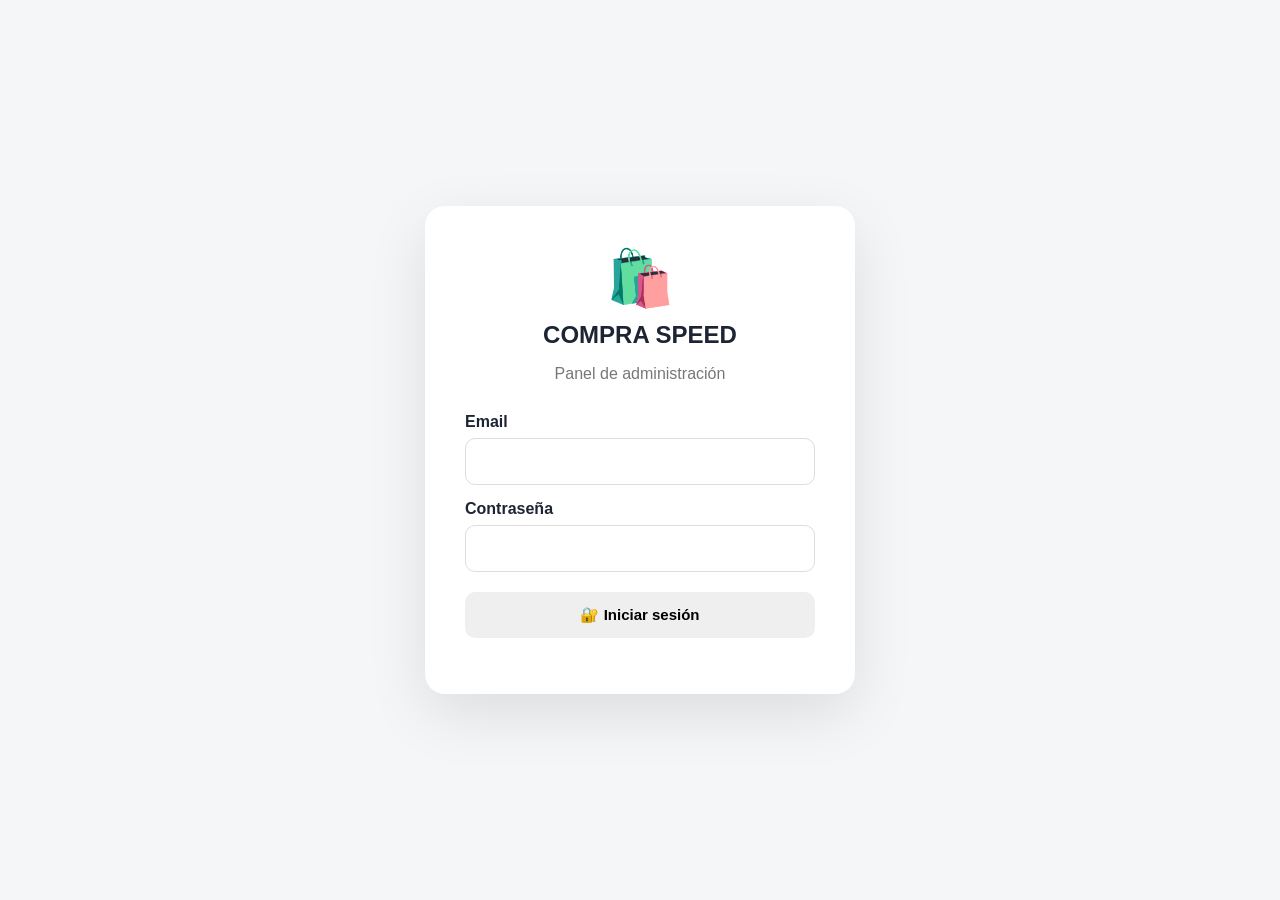
==== admin.html @ 17dc5458 "Create admin.html" ====
<!DOCTYPE html>
<html lang="es">

<head>

    <meta charset="UTF-8">

    <meta
        name="viewport"
        content="width=device-width, initial-scale=1.0"
    >

    <title>
        COMPRA SPEED | Administración
    </title>

    <link
        rel="stylesheet"
        href="admin.css"
    >

</head>


<body>


<!-- LOGIN -->

<section
    id="loginSection"
    class="login-section"
>

    <div class="login-box">

        <div class="login-logo">
            🛍️
        </div>

        <h1>
            COMPRA SPEED
        </h1>

        <p>
            Panel de administración
        </p>


        <form id="loginForm">

            <label>
                Email
            </label>

            <input
                type="email"
                id="loginEmail"
                required
                autocomplete="email"
            >


            <label>
                Contraseña
            </label>

            <input
                type="password"
                id="loginPassword"
                required
                autocomplete="current-password"
            >


            <button
                type="submit"
            >
                🔐 Iniciar sesión
            </button>


            <p
                id="loginError"
                class="error"
            ></p>

        </form>

    </div>

</section>


<!-- ADMIN -->

<section
    id="adminSection"
    class="admin-section"
    style="display:none;"
>


    <!-- SIDEBAR -->

    <aside class="sidebar">

        <div class="sidebar-logo">

            🛍️

            <span>
                COMPRA SPEED
            </span>

        </div>


        <button
            class="sidebar-button active"
            data-page="dashboard"
        >
            📊 Dashboard
        </button>


        <button
            class="sidebar-button"
            data-page="products"
        >
            🛍️ Productos
        </button>


        <button
            class="sidebar-button"
            data-page="publish"
        >
            ➕ Publicar
        </button>


        <button
            class="sidebar-button"
            data-page="categories"
        >
            📂 Categorías
        </button>


        <a
            href="index.html"
            target="_blank"
            class="sidebar-link"
        >
            🌐 Ver tienda
        </a>


        <button
            id="logoutButton"
            class="logout-button"
        >
            🚪 Cerrar sesión
        </button>

    </aside>


    <!-- CONTENT -->

    <main class="admin-content">


        <!-- DASHBOARD -->

        <section
            class="admin-page active"
            id="page-dashboard"
        >

            <div class="page-header">

                <div>

                    <h1>
                        Dashboard
                    </h1>

                    <p>
                        Bienvenido al panel de COMPRA SPEED.
                    </p>

                </div>

            </div>


            <div class="stats-grid">


                <div class="stat-card">

                    <span>
                        🛍️
                    </span>

                    <div>

                        <small>
                            Productos
                        </small>

                        <strong id="statTotal">
                            0
                        </strong>

                    </div>

                </div>


                <div class="stat-card">

                    <span>
                        👁️
                    </span>

                    <div>

                        <small>
                            Visibles
                        </small>

                        <strong id="statVisible">
                            0
                        </strong>

                    </div>

                </div>


                <div class="stat-card">

                    <span>
                        ⭐
                    </span>

                    <div>

                        <small>
                            Destacados
                        </small>

                        <strong id="statFeatured">
                            0
                        </strong>

                    </div>

                </div>


                <div class="stat-card">

                    <span>
                        📦
                    </span>

                    <div>

                        <small>
                            Agotados
                        </small>

                        <strong id="statOut">
                            0
                        </strong>

                    </div>

                </div>


            </div>


            <div class="dashboard-card">

                <h2>
                    Acciones rápidas
                </h2>

                <div class="quick-actions">

                    <button
                        data-go="publish"
                    >
                        ➕ Publicar producto
                    </button>

                    <button
                        data-go="products"
                    >
                        🛍️ Administrar productos
                    </button>

                    <a
                        href="index.html"
                        target="_blank"
                    >
                        🌐 Abrir tienda
                    </a>

                </div>

            </div>

        </section>


        <!-- PRODUCTOS -->

        <section
            class="admin-page"
            id="page-products"
        >

            <div class="page-header">

                <div>

                    <h1>
                        Productos
                    </h1>

                    <p>
                        Administra todo tu catálogo.
                    </p>

                </div>


                <button
                    class="primary-button"
                    data-go="publish"
                >
                    ➕ Nuevo producto
                </button>

            </div>


            <div class="table-container">

                <table>

                    <thead>

                        <tr>

                            <th>
                                Imagen
                            </th>

                            <th>
                                Producto
                            </th>

                            <th>
                                Categoría
                            </th>

                            <th>
                                Precio
                            </th>

                            <th>
                                Stock
                            </th>

                            <th>
                                Estado
                            </th>

                            <th>
                                Acciones
                            </th>

                        </tr>

                    </thead>


                    <tbody id="productsTable">

                    </tbody>

                </table>

            </div>

        </section>


        <!-- PUBLICAR -->

        <section
            class="admin-page"
            id="page-publish"
        >

            <div class="page-header">

                <div>

                    <h1 id="formTitle">
                        Publicar producto
                    </h1>

                    <p>
                        Añade un nuevo producto a tu tienda.
                    </p>

                </div>

            </div>


            <form
                id="productForm"
                class="product-form"
            >

                <input
                    type="hidden"
                    id="productId"
                >


                <div class="form-grid">


                    <div class="form-group full">

                        <label>
                            Fotos del producto
                        </label>

                        <input
                            type="file"
                            id="productImages"
                            accept="image/*"
                            multiple
                        >

                        <small>
                            Puedes seleccionar varias imágenes.
                        </small>


                        <div
                            id="imagePreview"
                            class="image-preview"
                        ></div>

                    </div>


                    <div class="form-group">

                        <label>
                            Nombre *
                        </label>

                        <input
                            type="text"
                            id="productName"
                            required
                            placeholder="Ej: iPhone 15"
                        >

                    </div>


                    <div class="form-group">

                        <label>
                            Categoría *
                        </label>

                        <select
                            id="productCategory"
                            required
                        ></select>

                    </div>


                    <div class="form-group">

                        <label>
                            Precio actual *
                        </label>

                        <input
                            type="number"
                            id="productPrice"
                            min="0"
                            step="0.01"
                            required
                            placeholder="1700"
                        >

                    </div>


                    <div class="form-group">

                        <label>
                            Precio anterior
                        </label>

                        <input
                            type="number"
                            id="productOldPrice"
                            min="0"
                            step="0.01"
                            placeholder="2000"
                        >

                    </div>


                    <div class="form-group">

                        <label>
                            Stock *
                        </label>

                        <input
                            type="number"
                            id="productStock"
                            min="0"
                            step="1"
                            value="1"
                            required
                        >

                    </div>


                    <div class="form-group">

                        <label>
                            Etiqueta
                        </label>

                        <select id="productBadge">

                            <option value="">
                                Ninguna
                            </option>

                            <option value="Nuevo">
                                Nuevo
                            </option>

                            <option value="Oferta">
                                Oferta
                            </option>

                            <option value="Popular">
                                Popular
                            </option>

                        </select>

                    </div>


                    <div class="form-group full">

                        <label>
                            Descripción
                        </label>

                        <textarea
                            id="productDescription"
                            rows="5"
                            placeholder="Describe el producto..."
                        ></textarea>

                    </div>


                    <div class="checkbox-group">

                        <label>

                            <input
                                type="checkbox"
                                id="productActive"
                                checked
                            >

                            Mostrar producto en la tienda

                        </label>


                        <label>

                            <input
                                type="checkbox"
                                id="productFeatured"
                            >

                            Producto destacado

                        </label>

                    </div>


                </div>


                <div class="form-actions">

                    <button
                        type="submit"
                        class="primary-button"
                    >
                        💾 Guardar producto
                    </button>


                    <button
                        type="button"
                        id="cancelEdit"
                        class="secondary-button"
                    >
                        Cancelar
                    </button>

                </div>


                <p
                    id="formMessage"
                    class="form-message"
                ></p>

            </form>

        </section>


        <!-- CATEGORIAS -->

        <section
            class="admin-page"
            id="page-categories"
        >

            <div class="page-header">

                <div>

                    <h1>
                        Categorías
                    </h1>

                    <p>
                        Categorías disponibles en la tienda.
                    </p>

                </div>

            </div>


            <div
                id="categoriesAdmin"
                class="categories-admin"
            ></div>

        </section>


    </main>

</section>


<script src="admin.js"></script>

</body>

</html>
---- admin.css ----
* {
    box-sizing: border-box;
}

body {
    margin: 0;
    font-family: Arial, sans-serif;
    background: #f4f6f8;
    color: #1d2433;
}


/* LOGIN */

.login-section {
    min-height: 100vh;
    display: flex;
    align-items: center;
    justify-content: center;
    padding: 20px;
}

.login-box {
    width: 100%;
    max-width: 430px;
    background: white;
    padding: 40px;
    border-radius: 20px;
    box-shadow: 0 20px 60px rgba(0,0,0,.1);
    text-align: center;
}

.login-logo {
    font-size: 55px;
}

.login-box h1 {
    margin: 10px 0;
}

.login-box p {
    color: #777;
}

.login-box form {
    text-align: left;
    margin-top: 30px;
}

.login-box label {
    display: block;
    margin: 15px 0 7px;
    font-weight: 600;
}

.login-box input {
    width: 100%;
    padding: 14px;
    border: 1px solid #ddd;
    border-radius: 10px;
    font-size: 15px;
}

.login-box button {
    width: 100%;
    margin-top: 20px;
    padding: 14px;
    border: 0;
    border-radius: 10px;
    cursor: pointer;
    font-weight: bold;
    font-size: 15px;
}

.error {
    color: #e53935 !important;
}


/* ADMIN */

.admin-section {
    min-height: 100vh;
}

.sidebar {
    width: 260px;
    background: #111827;
    color: white;
    padding: 25px 15px;
    position: fixed;
    left: 0;
    top: 0;
    bottom: 0;
    display: flex;
    flex-direction: column;
    gap: 8px;
}

.sidebar-logo {
    font-size: 18px;
    font-weight: bold;
    padding: 15px 10px 25px;
    display: flex;
    gap: 10px;
    align-items: center;
}

.sidebar-button,
.sidebar-link,
.logout-button {
    border: 0;
    background: transparent;
    color: #d1d5db;
    padding: 14px;
    border-radius: 10px;
    text-align: left;
    text-decoration: none;
    cursor: pointer;
    font-size: 15px;
}

.sidebar-button:hover,
.sidebar-button.active,
.sidebar-link:hover {
    background: #263244;
    color: white;
}

.logout-button {
    margin-top: auto;
    color: #ff9d9d;
}


/* CONTENT */

.admin-content {
    margin-left: 260px;
    padding: 35px;
    width: calc(100% - 260px);
}

.admin-page {
    display: none;
}

.admin-page.active {
    display: block;
}

.page-header {
    display: flex;
    align-items: center;
    justify-content: space-between;
    gap: 20px;
    margin-bottom: 30px;
}

.page-header h1 {
    margin: 0 0 8px;
}

.page-header p {
    color: #777;
    margin: 0;
}


/* STATS */

.stats-grid {
    display: grid;
    grid-template-columns: repeat(4, 1fr);
    gap: 20px;
    margin-bottom: 30px;
}

.stat-card {
    background: white;
    border-radius: 16px;
    padding: 25px;
    display: flex;
    gap: 18px;
    align-items: center;
    box-shadow: 0 8px 30px rgba(0,0,0,.05);
}

.stat-card > span {
    font-size: 35px;
}

.stat-card small {
    display: block;
    color: #777;
}

.stat-card strong {
    display: block;
    font-size: 28px;
    margin-top: 5px;
}


/* CARDS */

.dashboard-card {
    background: white;
    border-radius: 16px;
    padding: 25px;
}

.quick-actions {
    display: flex;
    flex-wrap: wrap;
    gap: 10px;
}

.quick-actions button,
.quick-actions a {
    border: 0;
    padding: 14px 18px;
    background: #eef1f5;
    color: #222;
    border-radius: 10px;
    text-decoration: none;
    cursor: pointer;
}


/* BUTTONS */

.primary-button {
    border: 0;
    background: #111827;
    color: white;
    padding: 13px 20px;
    border-radius: 10px;
    cursor: pointer;
    font-weight: bold;
}

.secondary-button {
    border: 0;
    background: #e5e7eb;
    padding: 13px 20px;
    border-radius: 10px;
    cursor: pointer;
}


/* TABLE */

.table-container {
    background: white;
    border-radius: 16px;
    overflow-x: auto;
}

table {
    width: 100%;
    border-collapse: collapse;
}

th,
td {
    padding: 16px;
    border-bottom: 1px solid #eee;
    text-align: left;
}

th {
    background: #fafafa;
    font-size: 13px;
}

td small {
    display: block;
    color: #777;
    margin-top: 5px;
}

.table-image {
    width: 55px;
    height: 55px;
    object-fit: cover;
    border-radius: 10px;
}

.status {
    display: inline-block;
    padding: 6px 10px;
    border-radius: 30px;
    font-size: 12px;
}

.status.active {
    background: #dcfce7;
    color: #15803d;
}

.status.inactive {
    background: #fee2e2;
    color: #b91c1c;
}

.table-actions {
    display: flex;
    gap: 5px;
}

.table-actions button {
    border: 0;
    background: #eef1f5;
    border-radius: 8px;
    padding: 8px;
    cursor: pointer;
}

.table-actions .danger {
    background: #fee2e2;
}


/* FORM */

.product-form {
    background: white;
    border-radius: 18px;
    padding: 30px;
}

.form-grid {
    display: grid;
    grid-template-columns: repeat(2, 1fr);
    gap: 20px;
}

.form-group {
    display: flex;
    flex-direction: column;
}

.form-group.full {
    grid-column: 1 / -1;
}

.form-group label {
    font-weight: bold;
    margin-bottom: 8px;
}

.form-group input,
.form-group select,
.form-group textarea {
    width: 100%;
    padding: 13px;
    border: 1px solid #ddd;
    border-radius: 9px;
    font: inherit;
}

.form-group small {
    margin-top: 7px;
    color: #777;
}

.checkbox-group {
    grid-column: 1 / -1;
    display: flex;
    flex-wrap: wrap;
    gap: 25px;
}

.checkbox-group label {
    display: flex;
    gap: 8px;
    align-items: center;
}

.form-actions {
    margin-top: 25px;
    display: flex;
    gap: 10px;
}

.form-message {
    margin-top: 15px;
}


/* IMAGENES */

.image-preview {
    display: flex;
    flex-wrap: wrap;
    gap: 10px;
    margin-top: 15px;
}

.image-preview img {
    width: 110px;
    height: 110px;
    object-fit: cover;
    border-radius: 12px;
    border: 1px solid #ddd;
}


/* CATEGORIAS */

.categories-admin {
    display: grid;
    grid-template-columns: repeat(3, 1fr);
    gap: 15px;
}

.category-admin-card {
    background: white;
    padding: 25px;
    border-radius: 15px;
    display: flex;
    gap: 15px;
    align-items: center;
}

.category-admin-card span {
    font-size: 30px;
}


/* MOBILE */

@media (max-width: 900px) {

    .sidebar {
        width: 210px;
    }

    .admin-content {
        margin-left: 210px;
        width: calc(100% - 210px);
    }

    .stats-grid {
        grid-template-columns: repeat(2, 1fr);
    }

    .categories-admin {
        grid-template-columns: repeat(2, 1fr);
    }

}


@media (max-width: 650px) {

    .sidebar {
        position: relative;
        width: 100%;
        min-height: auto;
    }

    .admin-section {
        display: block !important;
    }

    .admin-content {
        margin-left: 0;
        width: 100%;
        padding: 20px;
    }

    .stats-grid {
        grid-template-columns: 1fr;
    }

    .form-grid {
        grid-template-columns: 1fr;
    }

    .categories-admin {
        grid-template-columns: 1fr;
    }

    .page-header {
        align-items: flex-start;
        flex-direction: column;
    }

}
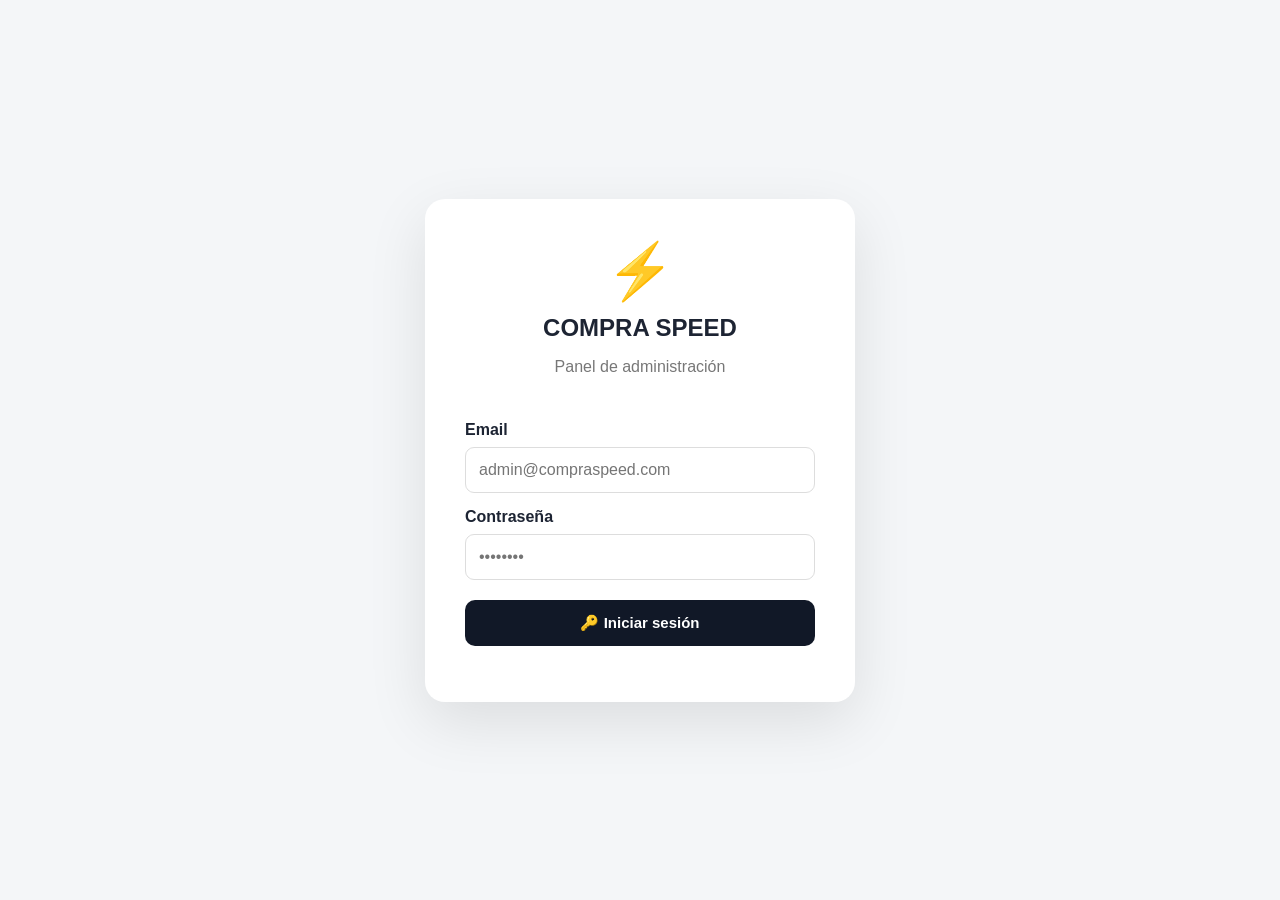
==== commit b981f5e4: "Update admin.html" ====
--- a/admin.html
+++ b/admin.html
@@ -1,702 +1,282 @@
 <!DOCTYPE html>
 <html lang="es">
-
 <head>
-
     <meta charset="UTF-8">
-
-    <meta
-        name="viewport"
-        content="width=device-width, initial-scale=1.0"
-    >
-
-    <title>
-        COMPRA SPEED | Administración
-    </title>
-
-    <link
-        rel="stylesheet"
-        href="admin.css"
-    >
-
+    <meta name="viewport" content="width=device-width, initial-scale=1.0">
+    <title>COMPRA SPEED | Administración</title>
+    <link rel="stylesheet" href="admin.css">
 </head>
-
-
 <body>
 
-
-<!-- LOGIN -->
-
-<section
-    id="loginSection"
-    class="login-section"
->
-
-    <div class="login-box">
-
-        <div class="login-logo">
-            🛍️
+    <!-- LOGIN -->
+    <section id="loginSection" class="login-section">
+        <div class="login-box">
+            <div class="login-logo">⚡</div>
+            <h1>COMPRA SPEED</h1>
+            <p>Panel de administración</p>
+
+            <form id="loginForm">
+                <div class="form-group">
+                    <label for="loginEmail">Email</label>
+                    <input type="email" id="loginEmail" required autocomplete="email" placeholder="admin@compraspeed.com">
+                </div>
+
+                <div class="form-group">
+                    <label for="loginPassword">Contraseña</label>
+                    <input type="password" id="loginPassword" required autocomplete="current-password" placeholder="••••••••">
+                </div>
+
+                <button type="submit" class="primary-button">🔑 Iniciar sesión</button>
+                <p id="loginError" class="error"></p>
+            </form>
         </div>
-
-        <h1>
-            COMPRA SPEED
-        </h1>
-
-        <p>
-            Panel de administración
-        </p>
-
-
-        <form id="loginForm">
-
-            <label>
-                Email
-            </label>
-
-            <input
-                type="email"
-                id="loginEmail"
-                required
-                autocomplete="email"
-            >
-
-
-            <label>
-                Contraseña
-            </label>
-
-            <input
-                type="password"
-                id="loginPassword"
-                required
-                autocomplete="current-password"
-            >
-
-
-            <button
-                type="submit"
-            >
-                🔐 Iniciar sesión
-            </button>
-
-
-            <p
-                id="loginError"
-                class="error"
-            ></p>
-
-        </form>
-
-    </div>
-
-</section>
-
-
-<!-- ADMIN -->
-
-<section
-    id="adminSection"
-    class="admin-section"
-    style="display:none;"
->
-
-
-    <!-- SIDEBAR -->
-
-    <aside class="sidebar">
-
-        <div class="sidebar-logo">
-
-            🛍️
-
-            <span>
-                COMPRA SPEED
-            </span>
-
-        </div>
-
-
-        <button
-            class="sidebar-button active"
-            data-page="dashboard"
-        >
-            📊 Dashboard
-        </button>
-
-
-        <button
-            class="sidebar-button"
-            data-page="products"
-        >
-            🛍️ Productos
-        </button>
-
-
-        <button
-            class="sidebar-button"
-            data-page="publish"
-        >
-            ➕ Publicar
-        </button>
-
-
-        <button
-            class="sidebar-button"
-            data-page="categories"
-        >
-            📂 Categorías
-        </button>
-
-
-        <a
-            href="index.html"
-            target="_blank"
-            class="sidebar-link"
-        >
-            🌐 Ver tienda
-        </a>
-
-
-        <button
-            id="logoutButton"
-            class="logout-button"
-        >
-            🚪 Cerrar sesión
-        </button>
-
-    </aside>
-
-
-    <!-- CONTENT -->
-
-    <main class="admin-content">
-
-
-        <!-- DASHBOARD -->
-
-        <section
-            class="admin-page active"
-            id="page-dashboard"
-        >
-
-            <div class="page-header">
-
-                <div>
-
-                    <h1>
-                        Dashboard
-                    </h1>
-
-                    <p>
-                        Bienvenido al panel de COMPRA SPEED.
-                    </p>
-
-                </div>
-
+    </section>
+
+    <!-- ADMIN PANEL -->
+    <section id="adminSection" class="admin-section" style="display:none;">
+
+        <!-- SIDEBAR -->
+        <aside class="sidebar">
+            <div class="sidebar-logo">
+                ⚡ <span>COMPRA SPEED</span>
             </div>
 
-
-            <div class="stats-grid">
-
-
-                <div class="stat-card">
-
-                    <span>
-                        🛍️
-                    </span>
-
-                    <div>
-
-                        <small>
-                            Productos
-                        </small>
-
-                        <strong id="statTotal">
-                            0
-                        </strong>
-
-                    </div>
-
-                </div>
-
-
-                <div class="stat-card">
-
-                    <span>
-                        👁️
-                    </span>
-
-                    <div>
-
-                        <small>
-                            Visibles
-                        </small>
-
-                        <strong id="statVisible">
-                            0
-                        </strong>
-
-                    </div>
-
-                </div>
-
-
-                <div class="stat-card">
-
-                    <span>
-                        ⭐
-                    </span>
-
-                    <div>
-
-                        <small>
-                            Destacados
-                        </small>
-
-                        <strong id="statFeatured">
-                            0
-                        </strong>
-
-                    </div>
-
-                </div>
-
-
-                <div class="stat-card">
-
-                    <span>
-                        📦
-                    </span>
-
-                    <div>
-
-                        <small>
-                            Agotados
-                        </small>
-
-                        <strong id="statOut">
-                            0
-                        </strong>
-
-                    </div>
-
-                </div>
-
-
+            <nav class="sidebar-nav">
+                <button class="sidebar-button active" data-page="dashboard">📊 Dashboard</button>
+                <button class="sidebar-button" data-page="products">⚡ Productos</button>
+                <button class="sidebar-button" data-page="publish">➕ Publicar</button>
+                <button class="sidebar-button" data-page="categories">📁 Categorías</button>
+                <button class="sidebar-button" data-page="settings">⚙️ Ajustes / Moneda</button>
+            </nav>
+
+            <div class="sidebar-footer">
+                <a href="index.html" target="_blank" rel="noopener noreferrer" class="sidebar-link">🌐 Ver tienda</a>
+                <button id="logoutButton" class="logout-button">🚪 Cerrar sesión</button>
             </div>
-
-
-            <div class="dashboard-card">
-
-                <h2>
-                    Acciones rápidas
-                </h2>
-
-                <div class="quick-actions">
-
-                    <button
-                        data-go="publish"
-                    >
-                        ➕ Publicar producto
-                    </button>
-
-                    <button
-                        data-go="products"
-                    >
-                        🛍️ Administrar productos
-                    </button>
-
-                    <a
-                        href="index.html"
-                        target="_blank"
-                    >
-                        🌐 Abrir tienda
-                    </a>
-
-                </div>
-
-            </div>
-
-        </section>
-
-
-        <!-- PRODUCTOS -->
-
-        <section
-            class="admin-page"
-            id="page-products"
-        >
-
-            <div class="page-header">
-
-                <div>
-
-                    <h1>
-                        Productos
-                    </h1>
-
-                    <p>
-                        Administra todo tu catálogo.
-                    </p>
-
-                </div>
-
-
-                <button
-                    class="primary-button"
-                    data-go="publish"
-                >
-                    ➕ Nuevo producto
-                </button>
-
-            </div>
-
-
-            <div class="table-container">
-
-                <table>
-
-                    <thead>
-
-                        <tr>
-
-                            <th>
-                                Imagen
-                            </th>
-
-                            <th>
-                                Producto
-                            </th>
-
-                            <th>
-                                Categoría
-                            </th>
-
-                            <th>
-                                Precio
-                            </th>
-
-                            <th>
-                                Stock
-                            </th>
-
-                            <th>
-                                Estado
-                            </th>
-
-                            <th>
-                                Acciones
-                            </th>
-
-                        </tr>
-
-                    </thead>
-
-
-                    <tbody id="productsTable">
-
-                    </tbody>
-
-                </table>
-
-            </div>
-
-        </section>
-
-
-        <!-- PUBLICAR -->
-
-        <section
-            class="admin-page"
-            id="page-publish"
-        >
-
-            <div class="page-header">
-
-                <div>
-
-                    <h1 id="formTitle">
-                        Publicar producto
-                    </h1>
-
-                    <p>
-                        Añade un nuevo producto a tu tienda.
-                    </p>
-
-                </div>
-
-            </div>
-
-
-            <form
-                id="productForm"
-                class="product-form"
-            >
-
-                <input
-                    type="hidden"
-                    id="productId"
-                >
-
-
-                <div class="form-grid">
-
-
-                    <div class="form-group full">
-
-                        <label>
-                            Fotos del producto
-                        </label>
-
-                        <input
-                            type="file"
-                            id="productImages"
-                            accept="image/*"
-                            multiple
-                        >
-
-                        <small>
-                            Puedes seleccionar varias imágenes.
-                        </small>
-
-
-                        <div
-                            id="imagePreview"
-                            class="image-preview"
-                        ></div>
-
-                    </div>
-
-
-                    <div class="form-group">
-
-                        <label>
-                            Nombre *
-                        </label>
-
-                        <input
-                            type="text"
-                            id="productName"
-                            required
-                            placeholder="Ej: iPhone 15"
-                        >
-
-                    </div>
-
-
-                    <div class="form-group">
-
-                        <label>
-                            Categoría *
-                        </label>
-
-                        <select
-                            id="productCategory"
-                            required
-                        ></select>
-
-                    </div>
-
-
-                    <div class="form-group">
-
-                        <label>
-                            Precio actual *
-                        </label>
-
-                        <input
-                            type="number"
-                            id="productPrice"
-                            min="0"
-                            step="0.01"
-                            required
-                            placeholder="1700"
-                        >
-
-                    </div>
-
-
-                    <div class="form-group">
-
-                        <label>
-                            Precio anterior
-                        </label>
-
-                        <input
-                            type="number"
-                            id="productOldPrice"
-                            min="0"
-                            step="0.01"
-                            placeholder="2000"
-                        >
-
-                    </div>
-
-
-                    <div class="form-group">
-
-                        <label>
-                            Stock *
-                        </label>
-
-                        <input
-                            type="number"
-                            id="productStock"
-                            min="0"
-                            step="1"
-                            value="1"
-                            required
-                        >
-
-                    </div>
-
-
-                    <div class="form-group">
-
-                        <label>
-                            Etiqueta
-                        </label>
-
-                        <select id="productBadge">
-
-                            <option value="">
-                                Ninguna
-                            </option>
-
-                            <option value="Nuevo">
-                                Nuevo
-                            </option>
-
-                            <option value="Oferta">
-                                Oferta
-                            </option>
-
-                            <option value="Popular">
-                                Popular
-                            </option>
-
-                        </select>
-
-                    </div>
-
-
-                    <div class="form-group full">
-
-                        <label>
-                            Descripción
-                        </label>
-
-                        <textarea
-                            id="productDescription"
-                            rows="5"
-                            placeholder="Describe el producto..."
-                        ></textarea>
-
-                    </div>
-
-
-                    <div class="checkbox-group">
-
-                        <label>
-
-                            <input
-                                type="checkbox"
-                                id="productActive"
-                                checked
-                            >
-
-                            Mostrar producto en la tienda
-
-                        </label>
-
-
-                        <label>
-
-                            <input
-                                type="checkbox"
-                                id="productFeatured"
-                            >
-
-                            Producto destacado
-
-                        </label>
-
-                    </div>
-
-
-                </div>
-
-
-                <div class="form-actions">
-
-                    <button
-                        type="submit"
-                        class="primary-button"
-                    >
-                        💾 Guardar producto
-                    </button>
-
-
-                    <button
-                        type="button"
-                        id="cancelEdit"
-                        class="secondary-button"
-                    >
-                        Cancelar
-                    </button>
-
-                </div>
-
-
-                <p
-                    id="formMessage"
-                    class="form-message"
-                ></p>
-
-            </form>
-
-        </section>
-
-
-        <!-- CATEGORIAS -->
-
-        <section
-            class="admin-page"
-            id="page-categories"
-        >
-
-            <div class="page-header">
-
-                <div>
-
-                    <h1>
-                        Categorías
-                    </h1>
-
-                    <p>
-                        Categorías disponibles en la tienda.
-                    </p>
-
-                </div>
-
-            </div>
-
-
-            <div
-                id="categoriesAdmin"
-                class="categories-admin"
-            ></div>
-
-        </section>
-
-
-    </main>
-
-</section>
-
-
-<script src="admin.js"></script>
-
+        </aside>
+
+        <!-- MAIN CONTENT -->
+        <main class="admin-content">
+
+            <!-- DASHBOARD PAGE -->
+            <section class="admin-page active" id="page-dashboard">
+                <div class="page-header">
+                    <div>
+                        <h1>Dashboard</h1>
+                        <p>Bienvenido al panel de COMPRA SPEED.</p>
+                    </div>
+                </div>
+
+                <div class="stats-grid">
+                    <div class="stat-card">
+                        <span class="stat-icon">⚡</span>
+                        <div>
+                            <small>Productos</small>
+                            <strong id="statTotal">0</strong>
+                        </div>
+                    </div>
+
+                    <div class="stat-card">
+                        <span class="stat-icon">👁️</span>
+                        <div>
+                            <small>Visibles</small>
+                            <strong id="statVisible">0</strong>
+                        </div>
+                    </div>
+
+                    <div class="stat-card">
+                        <span class="stat-icon">⭐</span>
+                        <div>
+                            <small>Destacados</small>
+                            <strong id="statFeatured">0</strong>
+                        </div>
+                    </div>
+
+                    <div class="stat-card">
+                        <span class="stat-icon">📦</span>
+                        <div>
+                            <small>Agotados</small>
+                            <strong id="statOut">0</strong>
+                        </div>
+                    </div>
+                </div>
+
+                <div class="dashboard-card">
+                    <h2>Acciones rápidas</h2>
+                    <div class="quick-actions">
+                        <button data-go="publish" class="primary-button">➕ Publicar producto</button>
+                        <button data-go="products" class="secondary-button">⚡ Administrar productos</button>
+                        <a href="index.html" target="_blank" rel="noopener noreferrer" class="secondary-link">🌐 Abrir tienda</a>
+                    </div>
+                </div>
+            </section>
+
+            <!-- PRODUCTOS PAGE -->
+            <section class="admin-page" id="page-products">
+                <div class="page-header">
+                    <div>
+                        <h1>Productos</h1>
+                        <p>Administra todo tu catálogo.</p>
+                    </div>
+                    <button class="primary-button" data-go="publish">➕ Nuevo producto</button>
+                </div>
+
+                <div class="table-container">
+                    <table>
+                        <thead>
+                            <tr>
+                                <th>Imagen</th>
+                                <th>Producto</th>
+                                <th>Categoría</th>
+                                <th>Precio Base</th>
+                                <th>Stock</th>
+                                <th>Estado</th>
+                                <th>Acciones</th>
+                            </tr>
+                        </thead>
+                        <tbody id="productsTable">
+                            <!-- Inyección dinámica JS -->
+                        </tbody>
+                    </table>
+                </div>
+            </section>
+
+            <!-- PUBLICAR PAGE -->
+            <section class="admin-page" id="page-publish">
+                <div class="page-header">
+                    <div>
+                        <h1 id="formTitle">Publicar producto</h1>
+                        <p>Añade un nuevo producto a tu tienda.</p>
+                    </div>
+                </div>
+
+                <form id="productForm" class="product-form">
+                    <input type="hidden" id="productId">
+
+                    <div class="form-grid">
+                        <div class="form-group full">
+                            <label for="productImages">Fotos del producto</label>
+                            <input type="file" id="productImages" accept="image/*" multiple>
+                            <small>Puedes seleccionar varias imágenes.</small>
+                            <div id="imagePreview" class="image-preview"></div>
+                        </div>
+
+                        <div class="form-group">
+                            <label for="productName">Nombre *</label>
+                            <input type="text" id="productName" required placeholder="Ej: iPhone 15">
+                        </div>
+
+                        <div class="form-group">
+                            <label for="productCategory">Categoría *</label>
+                            <input type="text" id="productCategory" required placeholder="Ej: Tecnología">
+                        </div>
+
+                        <div class="form-group">
+                            <label for="productPrice">Precio actual *</label>
+                            <input type="number" id="productPrice" min="0" step="0.01" required placeholder="1700">
+                        </div>
+
+                        <div class="form-group">
+                            <label for="productCurrency">Moneda *</label>
+                            <select id="productCurrency" required>
+                                <option value="USD">USD — Dólares</option>
+                                <option value="CUP">CUP — Pesos cubanos</option>
+                            </select>
+                        </div>
+
+                        <div class="form-group">
+                            <label for="productOldPrice">Precio anterior</label>
+                            <input type="number" id="productOldPrice" min="0" step="0.01" placeholder="2000">
+                        </div>
+
+                        <div class="form-group">
+                            <label for="productStock">Stock *</label>
+                            <input type="number" id="productStock" min="0" step="1" value="1" required>
+                        </div>
+
+                        <div class="form-group">
+                            <label for="productBadge">Etiqueta</label>
+                            <select id="productBadge">
+                                <option value="">Ninguna</option>
+                                <option value="Nuevo">Nuevo</option>
+                                <option value="Oferta">Oferta</option>
+                                <option value="Popular">Popular</option>
+                            </select>
+                        </div>
+
+                        <div class="form-group full">
+                            <label for="productDescription">Descripción</label>
+                            <textarea id="productDescription" rows="5" placeholder="Describe el producto..."></textarea>
+                        </div>
+
+                        <div class="checkbox-group full">
+                            <label>
+                                <input type="checkbox" id="productActive" checked>
+                                Mostrar producto en la tienda
+                            </label>
+                            <label>
+                                <input type="checkbox" id="productFeatured">
+                                Producto destacado
+                            </label>
+                        </div>
+                    </div>
+
+                    <div class="form-actions">
+                        <button type="submit" class="primary-button">💾 Guardar producto</button>
+                        <button type="button" id="cancelEdit" class="secondary-button" style="display:none;">Cancelar</button>
+                    </div>
+
+                    <p id="formMessage" class="form-message"></p>
+                </form>
+            </section>
+
+            <!-- CATEGORIAS PAGE -->
+            <section class="admin-page" id="page-categories">
+                <div class="page-header">
+                    <div>
+                        <h1>Categorías</h1>
+                        <p>Categorías disponibles en la tienda.</p>
+                    </div>
+                </div>
+
+                <div id="categoriesAdmin" class="categories-admin"></div>
+            </section>
+
+            <!-- AJUSTES Y CAMBIO DE MONEDA -->
+            <section class="admin-page" id="page-settings">
+                <div class="page-header">
+                    <div>
+                        <h1>Configuración de Moneda</h1>
+                        <p>Ajusta la tasa de cambio utilizada para la tienda.</p>
+                    </div>
+                </div>
+
+                <form id="settingsForm" class="product-form">
+                    <div class="form-grid">
+                        <div class="form-group">
+                            <label for="exchangeRate">Tasa de Cambio (1 USD = X CUP) *</label>
+                            <input type="number" id="exchangeRate" min="1" step="0.1" required>
+                        </div>
+
+                        <div class="form-group">
+                            <label for="defaultCurrency">Moneda Principal por Defecto *</label>
+                            <select id="defaultCurrency" required>
+                                <option value="USD">USD ($)</option>
+                                <option value="CUP">CUP ($)</option>
+                            </select>
+                        </div>
+                    </div>
+
+                    <div class="form-actions" style="margin-top:20px;">
+                        <button type="submit" class="primary-button">💾 Guardar Configuración</button>
+                    </div>
+                    <p id="settingsMessage" class="form-message"></p>
+                </form>
+            </section>
+
+        </main>
+    </section>
+
+    <script src="admin.js"></script>
 </body>
-
 </html>
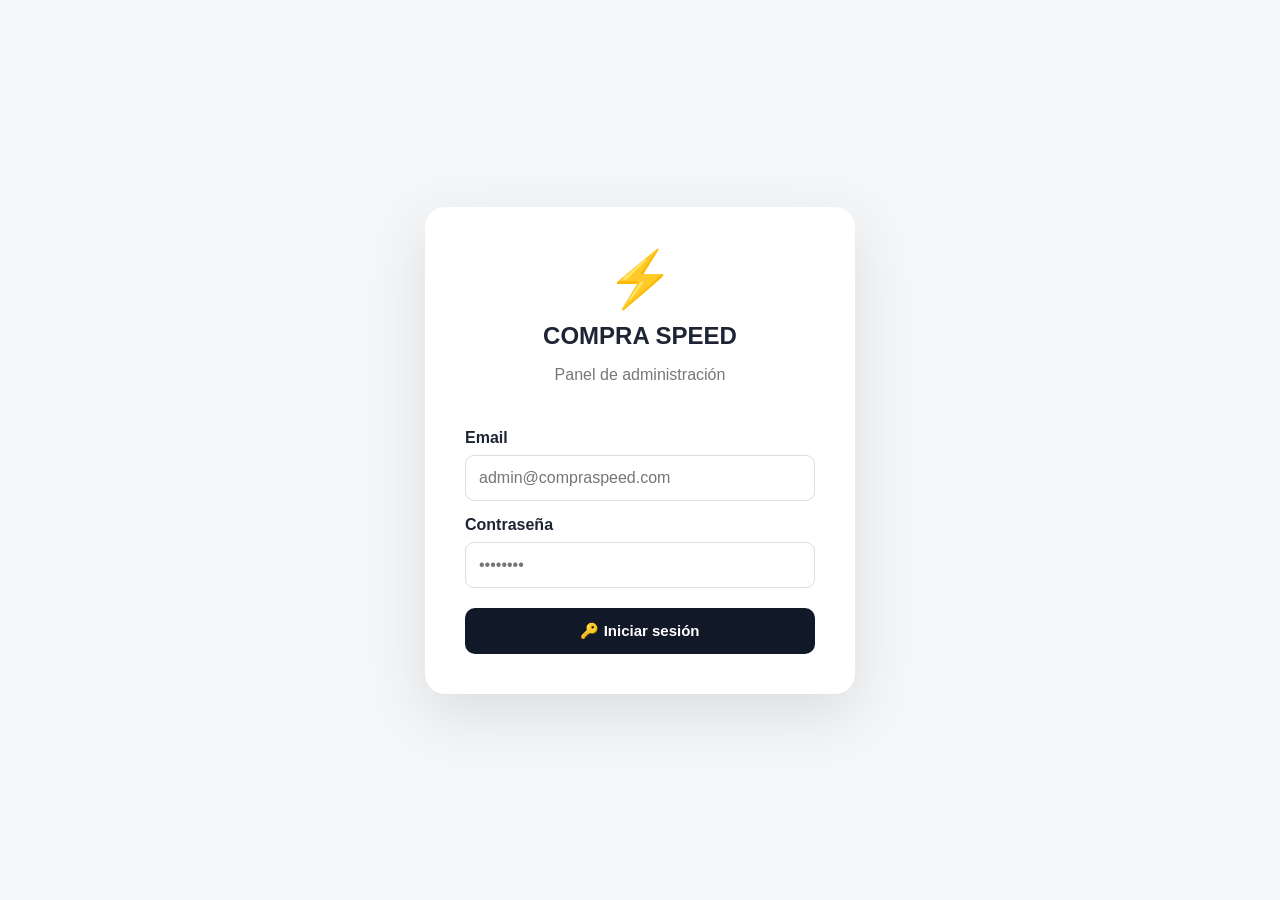
==== commit 1472fd2d: "Update admin.html" ====
--- a/admin.html
+++ b/admin.html
@@ -8,7 +8,6 @@
 </head>
 <body>
 
-    <!-- LOGIN -->
     <section id="loginSection" class="login-section">
         <div class="login-box">
             <div class="login-logo">⚡</div>
@@ -27,15 +26,12 @@
                 </div>
 
                 <button type="submit" class="primary-button">🔑 Iniciar sesión</button>
-                <p id="loginError" class="error"></p>
             </form>
         </div>
     </section>
 
-    <!-- ADMIN PANEL -->
     <section id="adminSection" class="admin-section" style="display:none;">
 
-        <!-- SIDEBAR -->
         <aside class="sidebar">
             <div class="sidebar-logo">
                 ⚡ <span>COMPRA SPEED</span>
@@ -45,7 +41,6 @@
                 <button class="sidebar-button active" data-page="dashboard">📊 Dashboard</button>
                 <button class="sidebar-button" data-page="products">⚡ Productos</button>
                 <button class="sidebar-button" data-page="publish">➕ Publicar</button>
-                <button class="sidebar-button" data-page="categories">📁 Categorías</button>
                 <button class="sidebar-button" data-page="settings">⚙️ Ajustes / Moneda</button>
             </nav>
 
@@ -55,10 +50,8 @@
             </div>
         </aside>
 
-        <!-- MAIN CONTENT -->
         <main class="admin-content">
 
-            <!-- DASHBOARD PAGE -->
             <section class="admin-page active" id="page-dashboard">
                 <div class="page-header">
                     <div>
@@ -111,7 +104,6 @@
                 </div>
             </section>
 
-            <!-- PRODUCTOS PAGE -->
             <section class="admin-page" id="page-products">
                 <div class="page-header">
                     <div>
@@ -135,13 +127,11 @@
                             </tr>
                         </thead>
                         <tbody id="productsTable">
-                            <!-- Inyección dinámica JS -->
                         </tbody>
                     </table>
                 </div>
             </section>
 
-            <!-- PUBLICAR PAGE -->
             <section class="admin-page" id="page-publish">
                 <div class="page-header">
                     <div>
@@ -155,9 +145,9 @@
 
                     <div class="form-grid">
                         <div class="form-group full">
-                            <label for="productImages">Fotos del producto</label>
-                            <input type="file" id="productImages" accept="image/*" multiple>
-                            <small>Puedes seleccionar varias imágenes.</small>
+                            <label for="productImages">Foto del producto</label>
+                            <input type="file" id="productImages" accept="image/*">
+                            <small>Selecciona una imagen en formato JPG, PNG o WEBP.</small>
                             <div id="imagePreview" class="image-preview"></div>
                         </div>
 
@@ -225,24 +215,9 @@
                         <button type="submit" class="primary-button">💾 Guardar producto</button>
                         <button type="button" id="cancelEdit" class="secondary-button" style="display:none;">Cancelar</button>
                     </div>
-
-                    <p id="formMessage" class="form-message"></p>
                 </form>
             </section>
 
-            <!-- CATEGORIAS PAGE -->
-            <section class="admin-page" id="page-categories">
-                <div class="page-header">
-                    <div>
-                        <h1>Categorías</h1>
-                        <p>Categorías disponibles en la tienda.</p>
-                    </div>
-                </div>
-
-                <div id="categoriesAdmin" class="categories-admin"></div>
-            </section>
-
-            <!-- AJUSTES Y CAMBIO DE MONEDA -->
             <section class="admin-page" id="page-settings">
                 <div class="page-header">
                     <div>
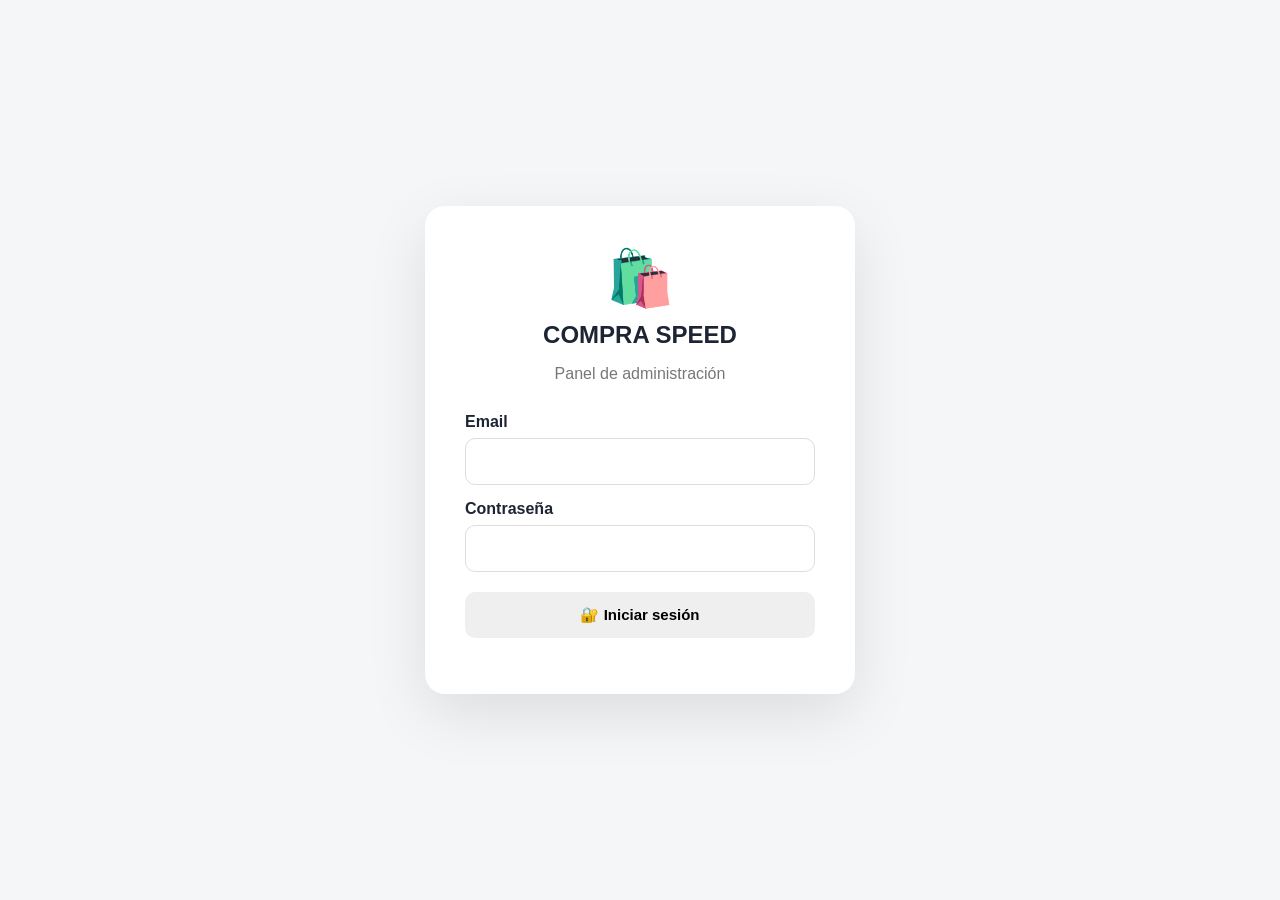
==== commit 5e86afa4: "Add files via upload" ====
--- a/admin.html
+++ b/admin.html
@@ -1,257 +1,725 @@
 <!DOCTYPE html>
 <html lang="es">
+
 <head>
+
     <meta charset="UTF-8">
-    <meta name="viewport" content="width=device-width, initial-scale=1.0">
-    <title>COMPRA SPEED | Administración</title>
-    <link rel="stylesheet" href="admin.css">
+
+    <meta
+        name="viewport"
+        content="width=device-width, initial-scale=1.0"
+    >
+
+    <title>
+        COMPRA SPEED | Administración
+    </title>
+
+    <link
+        rel="stylesheet"
+        href="admin.css"
+    >
+
 </head>
+
+
 <body>
 
-    <section id="loginSection" class="login-section">
-        <div class="login-box">
-            <div class="login-logo">⚡</div>
-            <h1>COMPRA SPEED</h1>
-            <p>Panel de administración</p>
-
-            <form id="loginForm">
-                <div class="form-group">
-                    <label for="loginEmail">Email</label>
-                    <input type="email" id="loginEmail" required autocomplete="email" placeholder="admin@compraspeed.com">
-                </div>
-
-                <div class="form-group">
-                    <label for="loginPassword">Contraseña</label>
-                    <input type="password" id="loginPassword" required autocomplete="current-password" placeholder="••••••••">
-                </div>
-
-                <button type="submit" class="primary-button">🔑 Iniciar sesión</button>
+
+<!-- LOGIN -->
+
+<section
+    id="loginSection"
+    class="login-section"
+>
+
+    <div class="login-box">
+
+        <div class="login-logo">
+            🛍️
+        </div>
+
+        <h1>
+            COMPRA SPEED
+        </h1>
+
+        <p>
+            Panel de administración
+        </p>
+
+
+        <form id="loginForm">
+
+            <label>
+                Email
+            </label>
+
+            <input
+                type="email"
+                id="loginEmail"
+                required
+                autocomplete="email"
+            >
+
+
+            <label>
+                Contraseña
+            </label>
+
+            <input
+                type="password"
+                id="loginPassword"
+                required
+                autocomplete="current-password"
+            >
+
+
+            <button
+                type="submit"
+            >
+                🔐 Iniciar sesión
+            </button>
+
+
+            <p
+                id="loginError"
+                class="error"
+            ></p>
+
+        </form>
+
+    </div>
+
+</section>
+
+
+<!-- ADMIN -->
+
+<section
+    id="adminSection"
+    class="admin-section"
+    style="display:none;"
+>
+
+
+    <!-- SIDEBAR -->
+
+    <aside class="sidebar">
+
+        <div class="sidebar-logo">
+
+            🛍️
+
+            <span>
+                COMPRA SPEED
+            </span>
+
+        </div>
+
+
+        <button
+            class="sidebar-button active"
+            data-page="dashboard"
+        >
+            📊 Dashboard
+        </button>
+
+
+        <button
+            class="sidebar-button"
+            data-page="products"
+        >
+            🛍️ Productos
+        </button>
+
+
+        <button
+            class="sidebar-button"
+            data-page="publish"
+        >
+            ➕ Publicar
+        </button>
+
+
+        <button
+            class="sidebar-button"
+            data-page="categories"
+        >
+            📂 Categorías
+        </button>
+
+
+        <a
+            href="index.html"
+            target="_blank"
+            class="sidebar-link"
+        >
+            🌐 Ver tienda
+        </a>
+
+
+        <button
+            id="logoutButton"
+            class="logout-button"
+        >
+            🚪 Cerrar sesión
+        </button>
+
+    </aside>
+
+
+    <!-- CONTENT -->
+
+    <main class="admin-content">
+
+
+        <!-- DASHBOARD -->
+
+        <section
+            class="admin-page active"
+            id="page-dashboard"
+        >
+
+            <div class="page-header">
+
+                <div>
+
+                    <h1>
+                        Dashboard
+                    </h1>
+
+                    <p>
+                        Bienvenido al panel de COMPRA SPEED.
+                    </p>
+
+                </div>
+
+            </div>
+
+
+            <div class="stats-grid">
+
+
+                <div class="stat-card">
+
+                    <span>
+                        🛍️
+                    </span>
+
+                    <div>
+
+                        <small>
+                            Productos
+                        </small>
+
+                        <strong id="statTotal">
+                            0
+                        </strong>
+
+                    </div>
+
+                </div>
+
+
+                <div class="stat-card">
+
+                    <span>
+                        👁️
+                    </span>
+
+                    <div>
+
+                        <small>
+                            Visibles
+                        </small>
+
+                        <strong id="statVisible">
+                            0
+                        </strong>
+
+                    </div>
+
+                </div>
+
+
+                <div class="stat-card">
+
+                    <span>
+                        ⭐
+                    </span>
+
+                    <div>
+
+                        <small>
+                            Destacados
+                        </small>
+
+                        <strong id="statFeatured">
+                            0
+                        </strong>
+
+                    </div>
+
+                </div>
+
+
+                <div class="stat-card">
+
+                    <span>
+                        📦
+                    </span>
+
+                    <div>
+
+                        <small>
+                            Agotados
+                        </small>
+
+                        <strong id="statOut">
+                            0
+                        </strong>
+
+                    </div>
+
+                </div>
+
+
+            </div>
+
+
+            <div class="dashboard-card">
+
+                <h2>
+                    Acciones rápidas
+                </h2>
+
+                <div class="quick-actions">
+
+                    <button
+                        data-go="publish"
+                    >
+                        ➕ Publicar producto
+                    </button>
+
+                    <button
+                        data-go="products"
+                    >
+                        🛍️ Administrar productos
+                    </button>
+
+                    <a
+                        href="index.html"
+                        target="_blank"
+                    >
+                        🌐 Abrir tienda
+                    </a>
+
+                </div>
+
+            </div>
+
+        </section>
+
+
+        <!-- PRODUCTOS -->
+
+        <section
+            class="admin-page"
+            id="page-products"
+        >
+
+            <div class="page-header">
+
+                <div>
+
+                    <h1>
+                        Productos
+                    </h1>
+
+                    <p>
+                        Administra todo tu catálogo.
+                    </p>
+
+                </div>
+
+
+                <button
+                    class="primary-button"
+                    data-go="publish"
+                >
+                    ➕ Nuevo producto
+                </button>
+
+            </div>
+
+
+            <div class="table-container">
+
+                <table>
+
+                    <thead>
+
+                        <tr>
+
+                            <th>
+                                Imagen
+                            </th>
+
+                            <th>
+                                Producto
+                            </th>
+
+                            <th>
+                                Categoría
+                            </th>
+
+                            <th>
+                                Precio
+                            </th>
+
+                            <th>
+                                Stock
+                            </th>
+
+                            <th>
+                                Estado
+                            </th>
+
+                            <th>
+                                Acciones
+                            </th>
+
+                        </tr>
+
+                    </thead>
+
+
+                    <tbody id="productsTable">
+
+                    </tbody>
+
+                </table>
+
+            </div>
+
+        </section>
+
+
+        <!-- PUBLICAR -->
+
+        <section
+            class="admin-page"
+            id="page-publish"
+        >
+
+            <div class="page-header">
+
+                <div>
+
+                    <h1 id="formTitle">
+                        Publicar producto
+                    </h1>
+
+                    <p>
+                        Añade un nuevo producto a tu tienda.
+                    </p>
+
+                </div>
+
+            </div>
+
+
+            <form
+                id="productForm"
+                class="product-form"
+            >
+
+                <input
+                    type="hidden"
+                    id="productId"
+                >
+
+
+                <div class="form-grid">
+
+
+                    <div class="form-group full">
+
+                        <label>
+                            Fotos del producto
+                        </label>
+
+                        <input
+                            type="file"
+                            id="productImages"
+                            accept="image/*"
+                            multiple
+                        >
+
+                        <small>
+                            Puedes seleccionar varias imágenes.
+                        </small>
+
+
+                        <div
+                            id="imagePreview"
+                            class="image-preview"
+                        ></div>
+
+                    </div>
+
+
+                    <div class="form-group">
+
+                        <label>
+                            Nombre *
+                        </label>
+
+                        <input
+                            type="text"
+                            id="productName"
+                            required
+                            placeholder="Ej: iPhone 15"
+                        >
+
+                    </div>
+
+
+                    <div class="form-group">
+
+                        <label>
+                            Categoría *
+                        </label>
+
+                        <select
+                            id="productCategory"
+                            required
+                        ></select>
+
+                    </div>
+
+
+                   <div class="form-group">
+
+    <label>
+        Precio actual *
+    </label>
+
+    <input
+        type="number"
+        id="productPrice"
+        min="0"
+        step="0.01"
+        required
+        placeholder="1700"
+    >
+
+</div>
+
+
+<div class="form-group">
+
+    <label>
+        Moneda *
+    </label>
+
+    <select
+        id="productCurrency"
+        required
+    >
+
+        <option value="USD">
+            USD — Dólares
+        </option>
+
+        <option value="CUP">
+            CUP — Pesos cubanos
+        </option>
+
+    </select>
+
+</div>
+
+
+<div class="form-group">
+
+    <label>
+        Precio anterior
+    </label>
+
+    <input
+        type="number"
+        id="productOldPrice"
+        min="0"
+        step="0.01"
+        placeholder="2000"
+    >
+
+</div>
+
+                    <div class="form-group">
+
+                        <label>
+                            Stock *
+                        </label>
+
+                        <input
+                            type="number"
+                            id="productStock"
+                            min="0"
+                            step="1"
+                            value="1"
+                            required
+                        >
+
+                    </div>
+
+
+                    <div class="form-group">
+
+                        <label>
+                            Etiqueta
+                        </label>
+
+                        <select id="productBadge">
+
+                            <option value="">
+                                Ninguna
+                            </option>
+
+                            <option value="Nuevo">
+                                Nuevo
+                            </option>
+
+                            <option value="Oferta">
+                                Oferta
+                            </option>
+
+                            <option value="Popular">
+                                Popular
+                            </option>
+
+                        </select>
+
+                    </div>
+
+
+                    <div class="form-group full">
+
+                        <label>
+                            Descripción
+                        </label>
+
+                        <textarea
+                            id="productDescription"
+                            rows="5"
+                            placeholder="Describe el producto..."
+                        ></textarea>
+
+                    </div>
+
+
+                    <div class="checkbox-group">
+
+                        <label>
+
+                            <input
+                                type="checkbox"
+                                id="productActive"
+                                checked
+                            >
+
+                            Mostrar producto en la tienda
+
+                        </label>
+
+
+                        <label>
+
+                            <input
+                                type="checkbox"
+                                id="productFeatured"
+                            >
+
+                            Producto destacado
+
+                        </label>
+
+                    </div>
+
+
+                </div>
+
+
+                <div class="form-actions">
+
+                    <button
+                        type="submit"
+                        class="primary-button"
+                    >
+                        💾 Guardar producto
+                    </button>
+
+
+                    <button
+                        type="button"
+                        id="cancelEdit"
+                        class="secondary-button"
+                    >
+                        Cancelar
+                    </button>
+
+                </div>
+
+
+                <p
+                    id="formMessage"
+                    class="form-message"
+                ></p>
+
             </form>
-        </div>
-    </section>
-
-    <section id="adminSection" class="admin-section" style="display:none;">
-
-        <aside class="sidebar">
-            <div class="sidebar-logo">
-                ⚡ <span>COMPRA SPEED</span>
+
+        </section>
+
+
+        <!-- CATEGORIAS -->
+
+        <section
+            class="admin-page"
+            id="page-categories"
+        >
+
+            <div class="page-header">
+
+                <div>
+
+                    <h1>
+                        Categorías
+                    </h1>
+
+                    <p>
+                        Categorías disponibles en la tienda.
+                    </p>
+
+                </div>
+
             </div>
 
-            <nav class="sidebar-nav">
-                <button class="sidebar-button active" data-page="dashboard">📊 Dashboard</button>
-                <button class="sidebar-button" data-page="products">⚡ Productos</button>
-                <button class="sidebar-button" data-page="publish">➕ Publicar</button>
-                <button class="sidebar-button" data-page="settings">⚙️ Ajustes / Moneda</button>
-            </nav>
-
-            <div class="sidebar-footer">
-                <a href="index.html" target="_blank" rel="noopener noreferrer" class="sidebar-link">🌐 Ver tienda</a>
-                <button id="logoutButton" class="logout-button">🚪 Cerrar sesión</button>
-            </div>
-        </aside>
-
-        <main class="admin-content">
-
-            <section class="admin-page active" id="page-dashboard">
-                <div class="page-header">
-                    <div>
-                        <h1>Dashboard</h1>
-                        <p>Bienvenido al panel de COMPRA SPEED.</p>
-                    </div>
-                </div>
-
-                <div class="stats-grid">
-                    <div class="stat-card">
-                        <span class="stat-icon">⚡</span>
-                        <div>
-                            <small>Productos</small>
-                            <strong id="statTotal">0</strong>
-                        </div>
-                    </div>
-
-                    <div class="stat-card">
-                        <span class="stat-icon">👁️</span>
-                        <div>
-                            <small>Visibles</small>
-                            <strong id="statVisible">0</strong>
-                        </div>
-                    </div>
-
-                    <div class="stat-card">
-                        <span class="stat-icon">⭐</span>
-                        <div>
-                            <small>Destacados</small>
-                            <strong id="statFeatured">0</strong>
-                        </div>
-                    </div>
-
-                    <div class="stat-card">
-                        <span class="stat-icon">📦</span>
-                        <div>
-                            <small>Agotados</small>
-                            <strong id="statOut">0</strong>
-                        </div>
-                    </div>
-                </div>
-
-                <div class="dashboard-card">
-                    <h2>Acciones rápidas</h2>
-                    <div class="quick-actions">
-                        <button data-go="publish" class="primary-button">➕ Publicar producto</button>
-                        <button data-go="products" class="secondary-button">⚡ Administrar productos</button>
-                        <a href="index.html" target="_blank" rel="noopener noreferrer" class="secondary-link">🌐 Abrir tienda</a>
-                    </div>
-                </div>
-            </section>
-
-            <section class="admin-page" id="page-products">
-                <div class="page-header">
-                    <div>
-                        <h1>Productos</h1>
-                        <p>Administra todo tu catálogo.</p>
-                    </div>
-                    <button class="primary-button" data-go="publish">➕ Nuevo producto</button>
-                </div>
-
-                <div class="table-container">
-                    <table>
-                        <thead>
-                            <tr>
-                                <th>Imagen</th>
-                                <th>Producto</th>
-                                <th>Categoría</th>
-                                <th>Precio Base</th>
-                                <th>Stock</th>
-                                <th>Estado</th>
-                                <th>Acciones</th>
-                            </tr>
-                        </thead>
-                        <tbody id="productsTable">
-                        </tbody>
-                    </table>
-                </div>
-            </section>
-
-            <section class="admin-page" id="page-publish">
-                <div class="page-header">
-                    <div>
-                        <h1 id="formTitle">Publicar producto</h1>
-                        <p>Añade un nuevo producto a tu tienda.</p>
-                    </div>
-                </div>
-
-                <form id="productForm" class="product-form">
-                    <input type="hidden" id="productId">
-
-                    <div class="form-grid">
-                        <div class="form-group full">
-                            <label for="productImages">Foto del producto</label>
-                            <input type="file" id="productImages" accept="image/*">
-                            <small>Selecciona una imagen en formato JPG, PNG o WEBP.</small>
-                            <div id="imagePreview" class="image-preview"></div>
-                        </div>
-
-                        <div class="form-group">
-                            <label for="productName">Nombre *</label>
-                            <input type="text" id="productName" required placeholder="Ej: iPhone 15">
-                        </div>
-
-                        <div class="form-group">
-                            <label for="productCategory">Categoría *</label>
-                            <input type="text" id="productCategory" required placeholder="Ej: Tecnología">
-                        </div>
-
-                        <div class="form-group">
-                            <label for="productPrice">Precio actual *</label>
-                            <input type="number" id="productPrice" min="0" step="0.01" required placeholder="1700">
-                        </div>
-
-                        <div class="form-group">
-                            <label for="productCurrency">Moneda *</label>
-                            <select id="productCurrency" required>
-                                <option value="USD">USD — Dólares</option>
-                                <option value="CUP">CUP — Pesos cubanos</option>
-                            </select>
-                        </div>
-
-                        <div class="form-group">
-                            <label for="productOldPrice">Precio anterior</label>
-                            <input type="number" id="productOldPrice" min="0" step="0.01" placeholder="2000">
-                        </div>
-
-                        <div class="form-group">
-                            <label for="productStock">Stock *</label>
-                            <input type="number" id="productStock" min="0" step="1" value="1" required>
-                        </div>
-
-                        <div class="form-group">
-                            <label for="productBadge">Etiqueta</label>
-                            <select id="productBadge">
-                                <option value="">Ninguna</option>
-                                <option value="Nuevo">Nuevo</option>
-                                <option value="Oferta">Oferta</option>
-                                <option value="Popular">Popular</option>
-                            </select>
-                        </div>
-
-                        <div class="form-group full">
-                            <label for="productDescription">Descripción</label>
-                            <textarea id="productDescription" rows="5" placeholder="Describe el producto..."></textarea>
-                        </div>
-
-                        <div class="checkbox-group full">
-                            <label>
-                                <input type="checkbox" id="productActive" checked>
-                                Mostrar producto en la tienda
-                            </label>
-                            <label>
-                                <input type="checkbox" id="productFeatured">
-                                Producto destacado
-                            </label>
-                        </div>
-                    </div>
-
-                    <div class="form-actions">
-                        <button type="submit" class="primary-button">💾 Guardar producto</button>
-                        <button type="button" id="cancelEdit" class="secondary-button" style="display:none;">Cancelar</button>
-                    </div>
-                </form>
-            </section>
-
-            <section class="admin-page" id="page-settings">
-                <div class="page-header">
-                    <div>
-                        <h1>Configuración de Moneda</h1>
-                        <p>Ajusta la tasa de cambio utilizada para la tienda.</p>
-                    </div>
-                </div>
-
-                <form id="settingsForm" class="product-form">
-                    <div class="form-grid">
-                        <div class="form-group">
-                            <label for="exchangeRate">Tasa de Cambio (1 USD = X CUP) *</label>
-                            <input type="number" id="exchangeRate" min="1" step="0.1" required>
-                        </div>
-
-                        <div class="form-group">
-                            <label for="defaultCurrency">Moneda Principal por Defecto *</label>
-                            <select id="defaultCurrency" required>
-                                <option value="USD">USD ($)</option>
-                                <option value="CUP">CUP ($)</option>
-                            </select>
-                        </div>
-                    </div>
-
-                    <div class="form-actions" style="margin-top:20px;">
-                        <button type="submit" class="primary-button">💾 Guardar Configuración</button>
-                    </div>
-                    <p id="settingsMessage" class="form-message"></p>
-                </form>
-            </section>
-
-        </main>
-    </section>
-
-    <script src="admin.js"></script>
+
+            <div
+                id="categoriesAdmin"
+                class="categories-admin"
+            ></div>
+
+        </section>
+
+
+    </main>
+
+</section>
+
+
+<script src="admin.js"></script>
+
 </body>
+
 </html>
